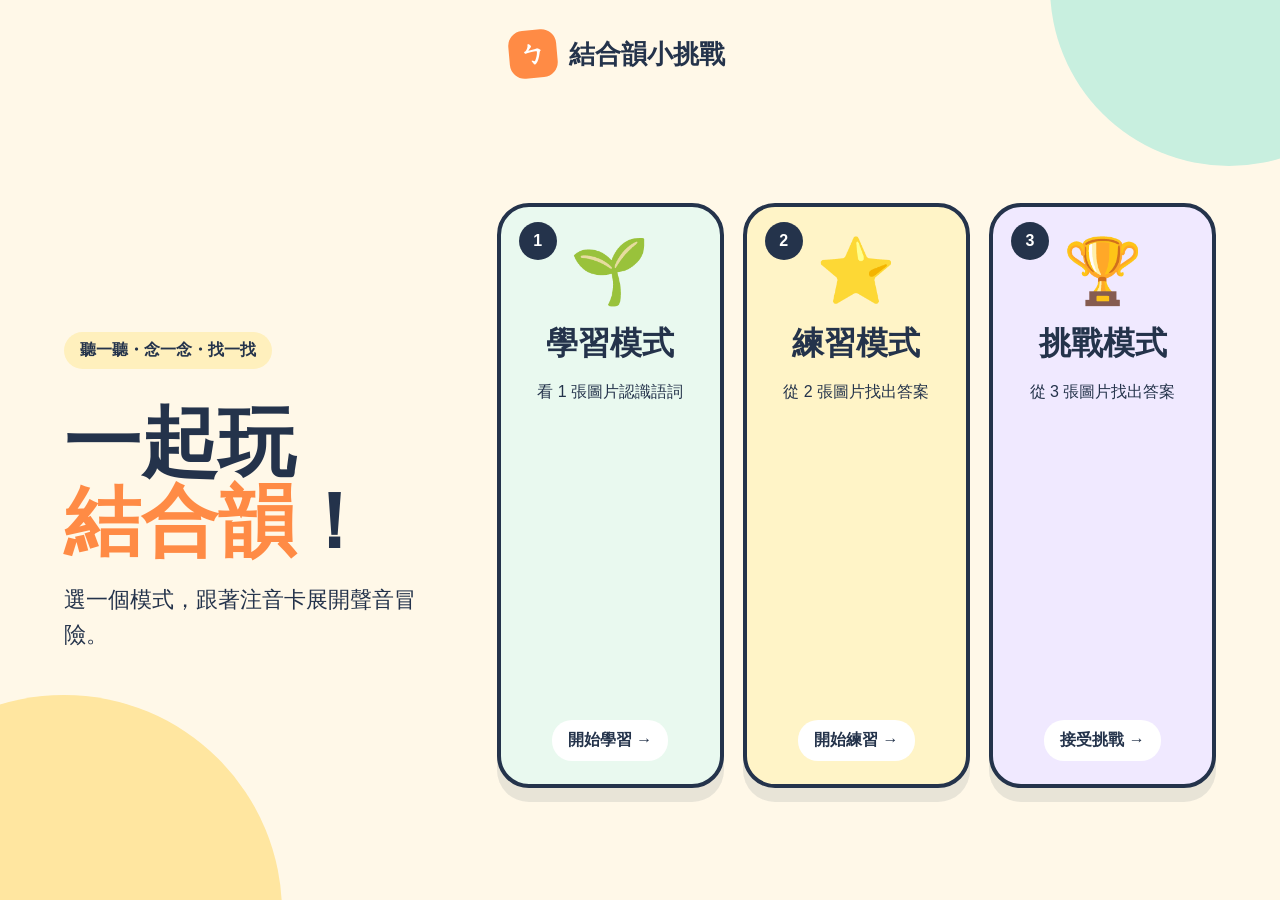
==== combined-rhyme/index.html @ c627d0f9 "Add combined rhyme learning game" ====
<!doctype html>
<html lang="zh-Hant">
<head>
  <meta charset="UTF-8" />
  <meta name="viewport" content="width=device-width, initial-scale=1, viewport-fit=cover" />
  <meta name="theme-color" content="#fff8e8" />
  <title>結合韻小挑戰</title>
  <link rel="preconnect" href="https://genikid-ai.github.io" />
  <link rel="stylesheet" href="styles.css" />
</head>
<body>
  <main class="stage" aria-live="polite">
    <header class="topbar">
      <button id="homeBtn" class="icon-btn hidden" aria-label="回首頁">⌂</button>
      <div class="brand"><span class="brand-dot">ㄅ</span><span>結合韻小挑戰</span></div>
      <div id="progress" class="progress hidden">第 1 題</div>
    </header>

    <section id="home" class="screen home-screen active">
      <div class="hero-copy">
        <p class="eyebrow">聽一聽・念一念・找一找</p>
        <h1>一起玩<br><em>結合韻</em>！</h1>
        <p class="intro">選一個模式，跟著注音卡展開聲音冒險。</p>
      </div>
      <div class="mode-grid" aria-label="選擇遊戲模式">
        <button class="mode-card learn" data-mode="learn">
          <span class="mode-number">1</span><span class="mode-icon">🌱</span>
          <strong>學習模式</strong><small>看 1 張圖片認識語詞</small><span class="go">開始學習 →</span>
        </button>
        <button class="mode-card practice" data-mode="practice">
          <span class="mode-number">2</span><span class="mode-icon">⭐</span>
          <strong>練習模式</strong><small>從 2 張圖片找出答案</small><span class="go">開始練習 →</span>
        </button>
        <button class="mode-card challenge" data-mode="challenge">
          <span class="mode-number">3</span><span class="mode-icon">🏆</span>
          <strong>挑戰模式</strong><small>從 3 張圖片找出答案</small><span class="go">接受挑戰 →</span>
        </button>
      </div>
    </section>

    <section id="cardScreen" class="screen card-screen">
      <div class="instruction"><span>①</span> 看著卡片，大聲念一念</div>
      <div class="card-wrap"><img id="rhymeCard" alt="結合韻卡片" /></div>
      <button id="showPictures" class="primary-btn">我念好了，看圖片！</button>
    </section>

    <section id="choiceScreen" class="screen choice-screen">
      <div id="choiceInstruction" class="instruction"><span>②</span> 哪一張圖片和卡片的結合韻一樣？</div>
      <div class="choice-workspace">
        <aside class="rhyme-reminder" aria-label="本題結合韻">
          <span>本題結合韻</span>
          <img id="rhymeReminder" alt="本題結合韻卡片" />
        </aside>
        <div id="choices" class="choices"></div>
      </div>
      <button id="nextBtn" class="primary-btn hidden">下一題 →</button>
    </section>

    <section id="finishScreen" class="screen finish-screen">
      <div class="celebration">🎉</div><h2>太棒了！</h2>
      <p>你完成了這次結合韻練習！</p>
      <div class="finish-actions"><button id="againBtn" class="primary-btn">再玩一次</button><button id="finishHomeBtn" class="secondary-btn">回到首頁</button></div>
    </section>

    <div id="resultModal" class="modal hidden" role="dialog" aria-modal="true" aria-labelledby="modalTitle">
      <div class="modal-card">
        <div id="modalIcon" class="modal-icon">🎉</div>
        <h2 id="modalTitle">答對了！</h2>
        <p id="modalMessage">跟著圖片再念一念！</p>
        <button id="modalNextBtn" class="primary-btn">下一題 →</button>
        <button id="retryBtn" class="secondary-btn hidden">再試一次</button>
      </div>
    </div>
  </main>
  <script src="app.js"></script>
</body>
</html>
---- combined-rhyme/styles.css ----
:root{--ink:#24334b;--cream:#fff8e8;--orange:#ff8b45;--yellow:#ffd85a;--green:#6bcf9b;--blue:#77bde8;--purple:#a98ae8;--shadow:0 14px 0 rgba(36,51,75,.1)}
*{box-sizing:border-box}body{margin:0;background:#dff4ec;font-family:"Noto Sans TC","PingFang TC","Microsoft JhengHei",sans-serif;color:var(--ink);overflow:hidden}.stage{position:relative;width:100vw;height:100svh;min-height:560px;background:var(--cream);overflow:hidden}.stage:before,.stage:after{content:"";position:absolute;border-radius:50%;z-index:0}.stage:before{width:34vw;height:34vw;background:#ffe6a0;left:-12vw;bottom:-18vw}.stage:after{width:28vw;height:28vw;background:#c8efdf;right:-10vw;top:-15vw}.topbar{height:12%;min-height:68px;padding:2vh 4vw;display:flex;align-items:center;justify-content:space-between;position:relative;z-index:3}.brand{display:flex;align-items:center;gap:12px;font-size:clamp(18px,2vw,30px);font-weight:900}.brand-dot{display:grid;place-items:center;width:48px;height:48px;border-radius:15px;background:var(--orange);color:#fff;transform:rotate(-5deg)}.icon-btn{border:0;background:#fff;width:54px;height:54px;border-radius:18px;font-size:30px;box-shadow:0 5px 0 #e6ddc9;cursor:pointer}.progress{background:#fff;border:3px solid var(--ink);border-radius:30px;padding:8px 22px;font-weight:900}.screen{display:none;position:relative;z-index:2;height:88%;padding:2vh 5vw 4vh}.screen.active{display:flex}.home-screen{align-items:center;gap:5vw}.hero-copy{width:32%}.eyebrow{display:inline-block;background:#fff0bd;border-radius:30px;padding:8px 16px;font-size:clamp(14px,1.25vw,20px);font-weight:800}.hero-copy h1{font-size:clamp(52px,6vw,96px);line-height:1.03;margin:2vh 0}.hero-copy h1 em{color:var(--orange);font-style:normal;position:relative}.intro{font-size:clamp(18px,1.7vw,28px);line-height:1.6}.mode-grid{flex:1;display:grid;grid-template-columns:repeat(3,1fr);gap:1.5vw;align-items:stretch;height:min(65vh,620px)}button{font:inherit;color:inherit}.mode-card{position:relative;border:4px solid var(--ink);border-radius:32px;padding:3vh 1.5vw 2.5vh;background:#fff;box-shadow:var(--shadow);display:flex;flex-direction:column;align-items:center;justify-content:center;gap:1.5vh;cursor:pointer;transition:.18s transform,.18s box-shadow}.mode-card:hover,.mode-card:focus-visible{transform:translateY(-8px);box-shadow:0 22px 0 rgba(36,51,75,.1)}.mode-card.learn{background:#e9f9ef}.mode-card.practice{background:#fff4c7}.mode-card.challenge{background:#f0e9ff}.mode-number{position:absolute;top:15px;left:18px;width:38px;height:38px;background:var(--ink);color:white;border-radius:50%;display:grid;place-items:center;font-weight:900}.mode-icon{font-size:clamp(45px,5vw,82px)}.mode-card strong{font-size:clamp(25px,2.5vw,40px)}.mode-card small{font-size:clamp(14px,1.25vw,20px);line-height:1.5}.go{margin-top:auto;font-weight:900;background:#fff;border-radius:20px;padding:10px 16px}.card-screen,.choice-screen,.finish-screen{flex-direction:column;align-items:center;justify-content:center;gap:2vh}.instruction{font-size:clamp(22px,2.3vw,38px);font-weight:900;text-align:center}.instruction span{display:inline-grid;place-items:center;width:48px;height:48px;border-radius:50%;background:var(--yellow)}.card-wrap{height:min(50vh,480px);aspect-ratio:1/1;background:#fff;border:5px solid var(--ink);border-radius:36px;padding:16px;box-shadow:var(--shadow)}.card-wrap img{width:100%;height:100%;object-fit:contain;border-radius:22px}.primary-btn,.secondary-btn{border:4px solid var(--ink);border-radius:24px;padding:16px 30px;font-size:clamp(20px,2vw,32px);font-weight:900;cursor:pointer;box-shadow:0 8px 0 var(--ink)}.primary-btn{background:var(--orange);color:white}.secondary-btn{background:white}.primary-btn:active,.secondary-btn:active{transform:translateY(5px);box-shadow:0 3px 0 var(--ink)}.choices{display:flex;align-items:center;justify-content:center;gap:2.2vw;width:100%;height:min(58vh,550px)}.choice{height:100%;max-width:29vw;aspect-ratio:4/5;border:5px solid var(--ink);border-radius:30px;background:#fff;padding:12px;box-shadow:var(--shadow);cursor:pointer;position:relative;overflow:hidden}.choice img{width:100%;height:100%;object-fit:contain;border-radius:18px}.choice.correct{border-color:#22a96d;background:#dff8ea}.choice.wrong{animation:shake .3s;border-color:#ef5b5b}.word-label{position:absolute;left:8%;right:8%;bottom:5%;background:rgba(255,255,255,.95);border:3px solid var(--ink);border-radius:18px;padding:8px;font-size:clamp(20px,2vw,34px);font-weight:900;text-align:center}.feedback{height:56px;font-size:clamp(20px,2vw,32px);font-weight:900}.finish-screen h2{font-size:clamp(54px,7vw,110px);margin:0;color:var(--orange)}.finish-screen p{font-size:clamp(22px,2vw,34px)}.celebration{font-size:clamp(80px,10vw,150px)}.finish-actions{display:flex;gap:24px}.hidden{visibility:hidden}@keyframes shake{25%{transform:translateX(-12px)}75%{transform:translateX(12px)}}
@media(max-aspect-ratio:1/1){body{overflow:auto}.stage{min-height:100svh;height:auto}.home-screen{flex-direction:column;align-items:stretch}.hero-copy{width:100%;text-align:center}.hero-copy h1{font-size:54px}.mode-grid{height:auto;grid-template-columns:1fr}.mode-card{min-height:180px}.choices{height:auto;flex-wrap:wrap}.choice{height:auto;width:42vw;max-width:280px}.choice img{aspect-ratio:1/1}.screen{min-height:calc(100svh - 76px)}}
.choice-workspace{display:flex;align-items:center;justify-content:center;gap:2.4vw;width:100%;height:min(58vh,550px)}
.rhyme-reminder{flex:0 0 clamp(150px,17vw,280px);align-self:stretch;display:flex;flex-direction:column;justify-content:center;gap:10px;background:#fff0bd;border:4px dashed var(--orange);border-radius:28px;padding:14px}
.rhyme-reminder span{text-align:center;font-size:clamp(17px,1.5vw,25px);font-weight:900}
.rhyme-reminder img{width:100%;aspect-ratio:1/1;object-fit:contain;background:#fff;border:4px solid var(--ink);border-radius:22px}
.choice-workspace .choices{width:auto;height:100%;min-width:0;gap:1.6vw}
.choice-workspace .choice{max-width:24vw}
@media(max-aspect-ratio:1/1){.choice-workspace{height:auto;flex-direction:column}.rhyme-reminder{align-self:auto;width:min(82vw,300px);flex-basis:auto}.rhyme-reminder img{height:150px}.choice-workspace .choices{height:auto}}
.modal{position:absolute;inset:0;z-index:20;display:grid;place-items:center;background:rgba(36,51,75,.48);backdrop-filter:blur(4px);visibility:visible}
.modal.hidden{display:none}
.modal-card{width:min(88vw,560px);background:#fff8e8;border:5px solid var(--ink);border-radius:36px;box-shadow:0 18px 0 rgba(36,51,75,.2);padding:30px;text-align:center}
.modal-icon{font-size:72px}.modal-card h2{font-size:clamp(38px,5vw,68px);margin:6px 0;color:var(--orange)}.modal-card p{font-size:clamp(20px,2vw,30px);font-weight:800;margin:12px 0 28px}.modal-card .primary-btn,.modal-card .secondary-btn{min-width:220px}
.modal-card .hidden{display:none}
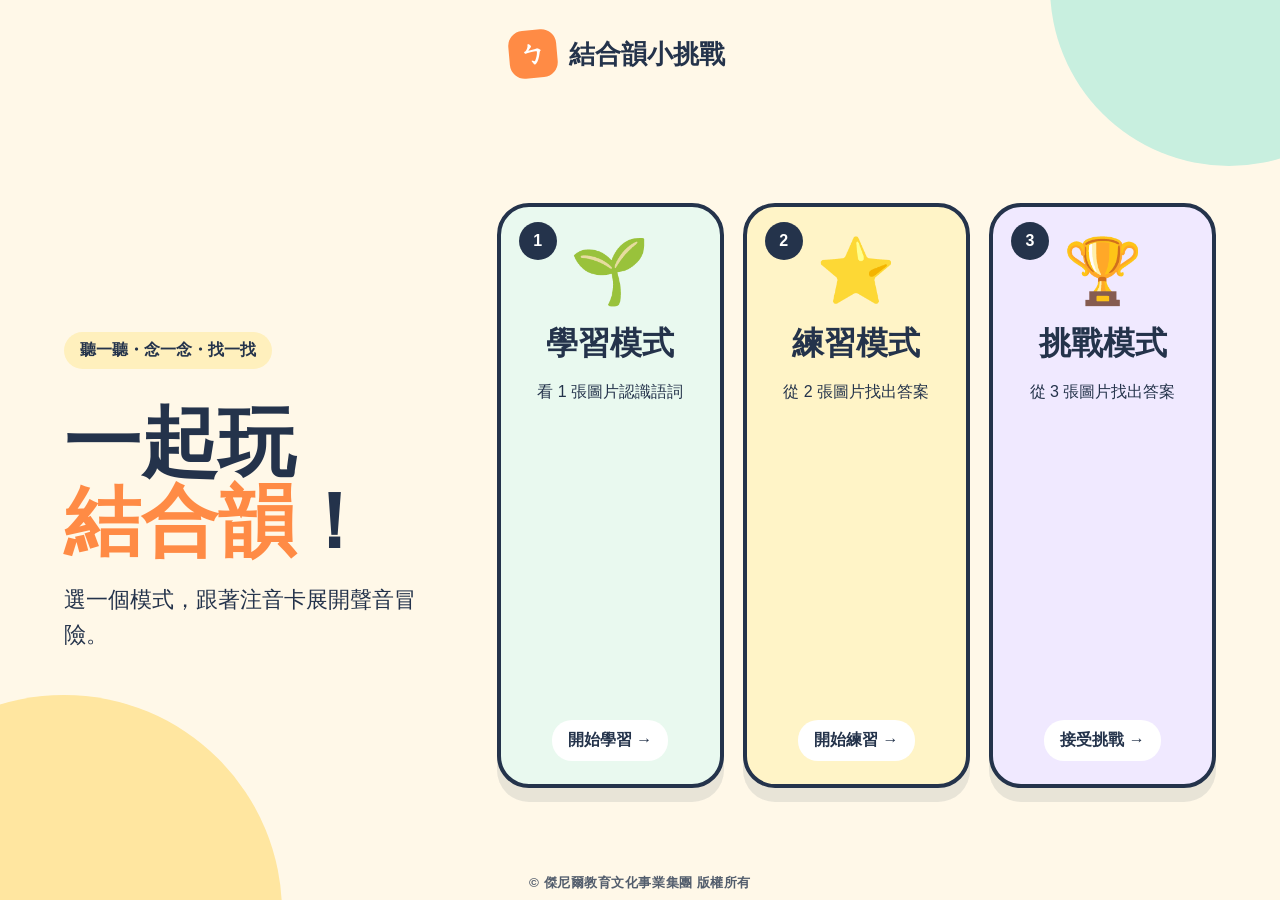
==== commit 5fddcf40: "Add Genikid copyright footer" ====
--- a/combined-rhyme/index.html
+++ b/combined-rhyme/index.html
@@ -38,6 +38,33 @@
       </div>
     </section>
 
+    <section id="settingsScreen" class="screen settings-screen">
+      <div class="settings-panel">
+        <h2 id="settingsTitle">練習設定</h2>
+        <div class="setting-block rhyme-setting">
+          <h3>要練習哪些結合韻？</h3>
+          <div class="toggle-row" id="groupChoices">
+            <button class="toggle-chip selected" data-group="ㄧ">ㄧ</button>
+            <button class="toggle-chip selected" data-group="ㄨ">ㄨ</button>
+            <button class="toggle-chip selected" data-group="ㄩ">ㄩ</button>
+          </div>
+        </div>
+        <div class="setting-block count-setting">
+          <h3>這次要挑戰幾題？</h3>
+          <div class="toggle-row" id="countChoices">
+            <button class="count-chip" data-count="5">5 題</button>
+            <button class="count-chip selected" data-count="10">10 題</button>
+            <button class="count-chip" data-count="20">20 題</button>
+            <button class="count-chip" data-count="all">全部</button>
+          </div>
+        </div>
+        <div class="settings-actions">
+          <button id="settingsBackBtn" class="secondary-btn">返回</button>
+          <button id="startGameBtn" class="primary-btn">開始遊戲 →</button>
+        </div>
+      </div>
+    </section>
+
     <section id="cardScreen" class="screen card-screen">
       <div class="instruction"><span>①</span> 看著卡片，大聲念一念</div>
       <div class="card-wrap"><img id="rhymeCard" alt="結合韻卡片" /></div>
@@ -71,6 +98,7 @@
         <button id="retryBtn" class="secondary-btn hidden">再試一次</button>
       </div>
     </div>
+    <footer class="site-footer">© 傑尼爾教育文化事業集團 版權所有</footer>
   </main>
   <script src="app.js"></script>
 </body>
--- a/combined-rhyme/styles.css
+++ b/combined-rhyme/styles.css
@@ -13,3 +13,9 @@
 .modal-card{width:min(88vw,560px);background:#fff8e8;border:5px solid var(--ink);border-radius:36px;box-shadow:0 18px 0 rgba(36,51,75,.2);padding:30px;text-align:center}
 .modal-icon{font-size:72px}.modal-card h2{font-size:clamp(38px,5vw,68px);margin:6px 0;color:var(--orange)}.modal-card p{font-size:clamp(20px,2vw,30px);font-weight:800;margin:12px 0 28px}.modal-card .primary-btn,.modal-card .secondary-btn{min-width:220px}
 .modal-card .hidden{display:none}
+.settings-screen{align-items:center;justify-content:center}.settings-panel{width:min(860px,92vw);background:#fff;border:5px solid var(--ink);border-radius:36px;box-shadow:var(--shadow);padding:clamp(22px,3vw,42px)}.settings-panel h2{text-align:center;font-size:clamp(34px,4vw,58px);margin:0 0 18px}.setting-block{background:#fff8e8;border:3px solid #eadfca;border-radius:24px;padding:16px 22px;margin:14px 0}.setting-block h3{font-size:clamp(20px,2vw,30px);margin:0 0 14px}.toggle-row{display:flex;gap:14px;flex-wrap:wrap}.toggle-chip,.count-chip{position:relative;flex:1;min-width:110px;border:3px solid var(--ink);border-radius:20px;background:#fff;padding:13px 20px;font-size:clamp(21px,2vw,30px);font-weight:900;cursor:pointer}.toggle-chip.selected,.count-chip.selected{background:#fff;border-width:5px;box-shadow:0 5px 0 rgba(36,51,75,.18);transform:translateY(-2px)}.toggle-chip.selected::before,.count-chip.selected::before{content:'✓';position:absolute;top:-13px;left:-12px;display:grid;place-items:center;width:34px;height:34px;border:3px solid var(--ink);border-radius:50%;background:#fff;color:var(--ink);font-size:24px;font-weight:1000}.settings-actions{display:flex;justify-content:center;gap:18px;margin-top:26px}.image-error{display:grid;place-items:center;background:#fff0f0;color:#8c3434;font-weight:900}.choice:disabled{opacity:1;cursor:default}
+@media(max-width:760px){.settings-panel{margin:12px 0}.settings-screen{overflow:auto}.settings-actions{position:sticky;bottom:4px}.toggle-chip,.count-chip{min-width:90px}}
+.settings-panel{background:#fffdfa;border-color:#84909c}.settings-panel h2,.setting-block h3{color:#657584}.settings-panel h2{font-weight:850}.setting-block{border-width:2px}.rhyme-setting{background:#e8f0e8;border-color:#d8e4da}.count-setting{background:#f5eae5;border-color:#ebdcd5}.toggle-chip,.count-chip{color:#657584;border-color:#84909c;background:#fffdfa}.toggle-chip.selected,.count-chip.selected{border-color:#d98a62;background:#fffdfa;box-shadow:0 4px 0 rgba(201,121,82,.18)}.toggle-chip.selected::before,.count-chip.selected::before{background:#d98a62;border-color:#d98a62;color:#fff;width:32px;height:32px;font-size:22px}.settings-panel #startGameBtn{background:#efa36f;border-color:#8b6251;box-shadow:0 8px 0 #c97952}.settings-panel #settingsBackBtn{background:#fffdfa;border-color:#84909c;color:#657584;box-shadow:0 8px 0 #84909c}
+.settings-panel h2,.setting-block h3,.toggle-chip,.count-chip{color:var(--ink)}.toggle-chip.selected,.count-chip.selected{border-color:var(--orange);box-shadow:0 4px 0 rgba(255,139,69,.22)}.toggle-chip.selected::before,.count-chip.selected::before{background:var(--orange);border-color:var(--orange)}.settings-panel #startGameBtn{background:var(--orange);border-color:var(--ink);box-shadow:0 8px 0 var(--ink)}.settings-panel #settingsBackBtn{color:var(--ink);border-color:var(--ink);box-shadow:0 8px 0 var(--ink)}
+.site-footer{position:absolute;z-index:5;left:0;right:0;bottom:8px;text-align:center;color:var(--ink);font-size:clamp(12px,1.05vw,17px);font-weight:700;letter-spacing:.04em;opacity:.78;pointer-events:none}
+@media(max-aspect-ratio:1/1){.site-footer{bottom:10px;font-size:13px}.stage{padding-bottom:42px}}
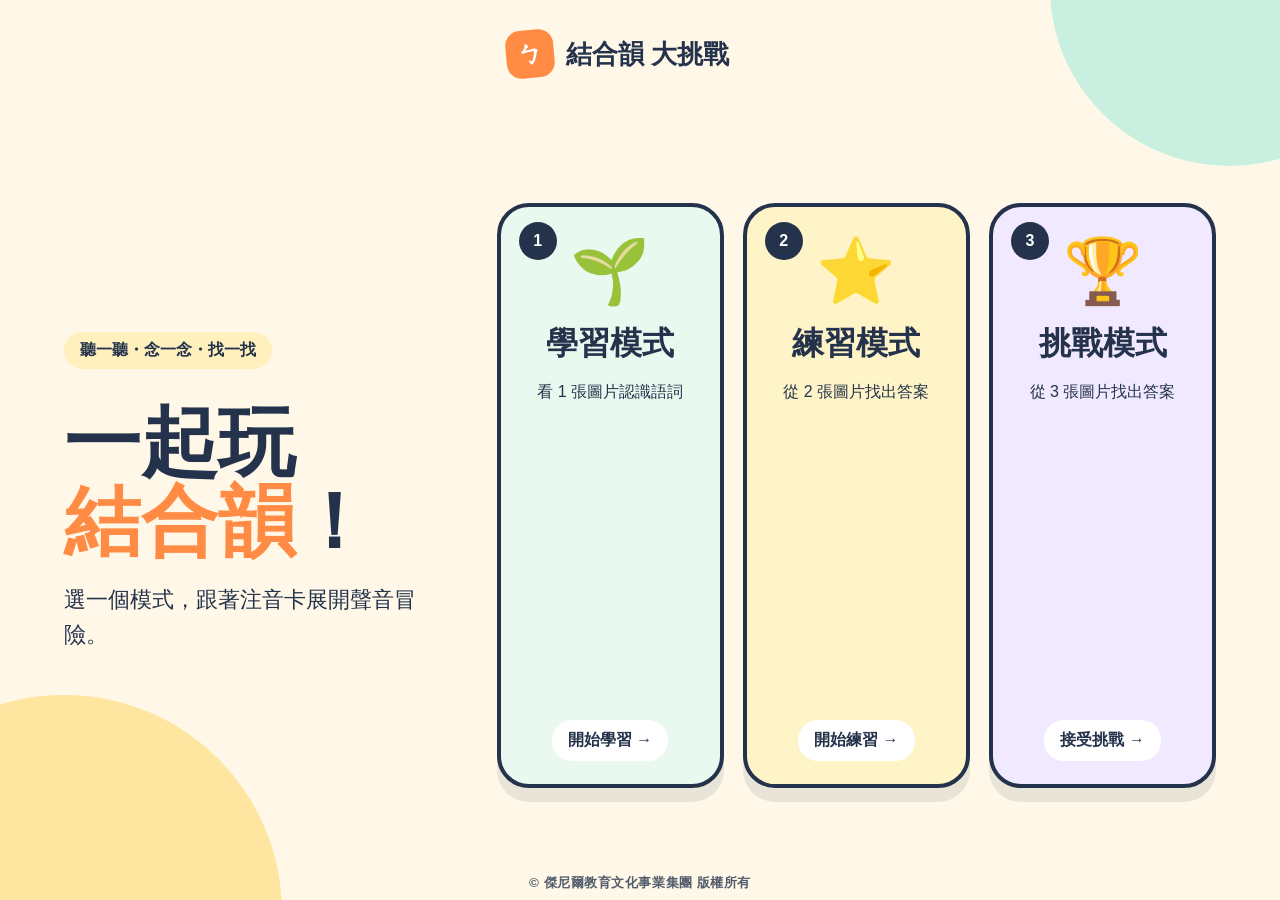
==== commit 348a9f37: "Rename combined rhyme game title" ====
--- a/combined-rhyme/index.html
+++ b/combined-rhyme/index.html
@@ -4,7 +4,7 @@
   <meta charset="UTF-8" />
   <meta name="viewport" content="width=device-width, initial-scale=1, viewport-fit=cover" />
   <meta name="theme-color" content="#fff8e8" />
-  <title>結合韻小挑戰</title>
+  <title>結合韻 大挑戰</title>
   <link rel="preconnect" href="https://genikid-ai.github.io" />
   <link rel="stylesheet" href="styles.css" />
 </head>
@@ -12,7 +12,7 @@
   <main class="stage" aria-live="polite">
     <header class="topbar">
       <button id="homeBtn" class="icon-btn hidden" aria-label="回首頁">⌂</button>
-      <div class="brand"><span class="brand-dot">ㄅ</span><span>結合韻小挑戰</span></div>
+      <div class="brand"><span class="brand-dot">ㄅ</span><span>結合韻 大挑戰</span></div>
       <div id="progress" class="progress hidden">第 1 題</div>
     </header>
 
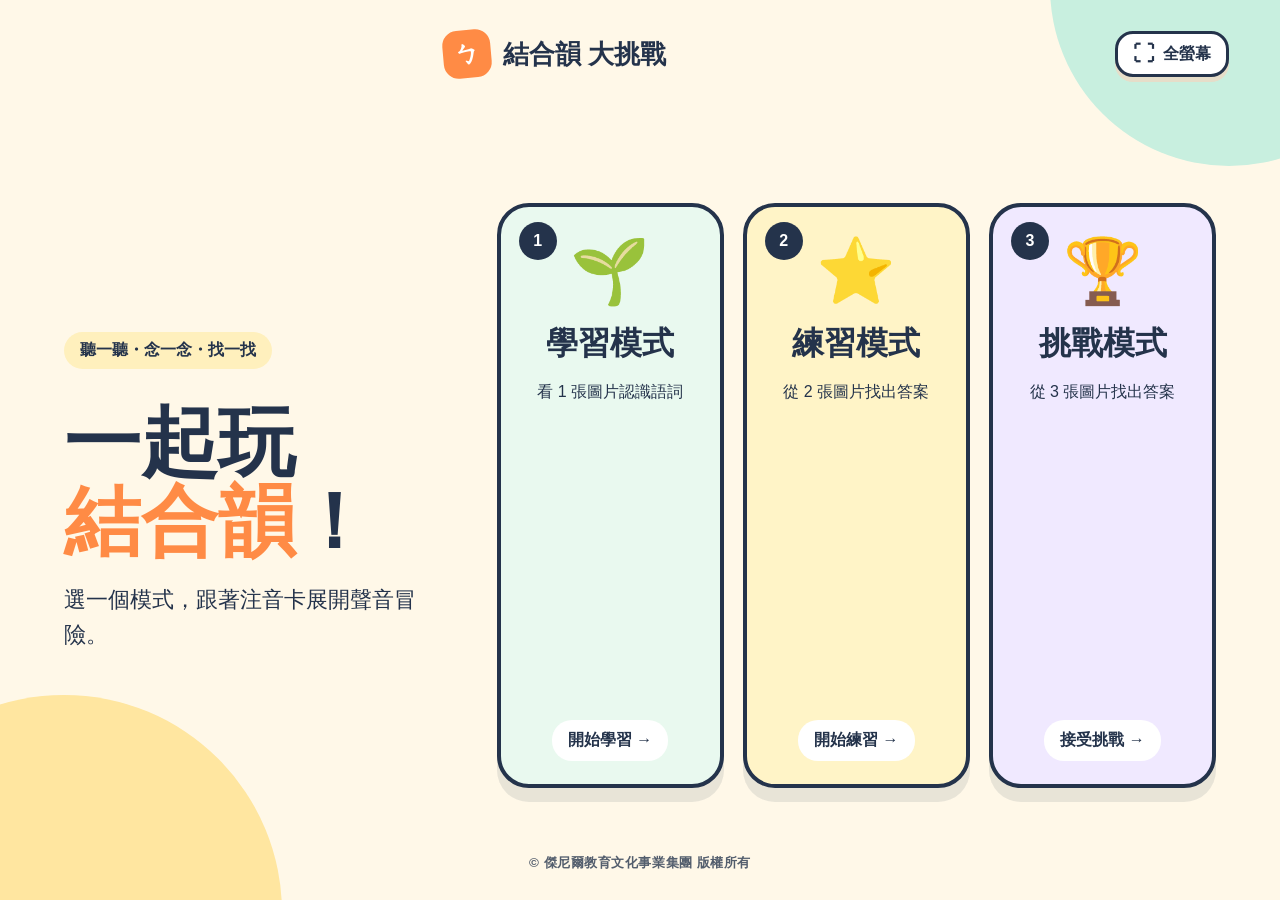
==== commit 3348e6b1: "Add fullscreen control and lift footer" ====
--- a/combined-rhyme/index.html
+++ b/combined-rhyme/index.html
@@ -13,7 +13,12 @@
     <header class="topbar">
       <button id="homeBtn" class="icon-btn hidden" aria-label="回首頁">⌂</button>
       <div class="brand"><span class="brand-dot">ㄅ</span><span>結合韻 大挑戰</span></div>
-      <div id="progress" class="progress hidden">第 1 題</div>
+      <div class="topbar-actions">
+        <div id="progress" class="progress hidden">第 1 題</div>
+        <button id="fullscreenBtn" class="fullscreen-btn" type="button" aria-label="進入全螢幕" aria-pressed="false">
+          <span class="fullscreen-icon" aria-hidden="true">⛶</span><span class="fullscreen-label">全螢幕</span>
+        </button>
+      </div>
     </header>
 
     <section id="home" class="screen home-screen active">
--- a/combined-rhyme/styles.css
+++ b/combined-rhyme/styles.css
@@ -18,4 +18,9 @@
 .settings-panel{background:#fffdfa;border-color:#84909c}.settings-panel h2,.setting-block h3{color:#657584}.settings-panel h2{font-weight:850}.setting-block{border-width:2px}.rhyme-setting{background:#e8f0e8;border-color:#d8e4da}.count-setting{background:#f5eae5;border-color:#ebdcd5}.toggle-chip,.count-chip{color:#657584;border-color:#84909c;background:#fffdfa}.toggle-chip.selected,.count-chip.selected{border-color:#d98a62;background:#fffdfa;box-shadow:0 4px 0 rgba(201,121,82,.18)}.toggle-chip.selected::before,.count-chip.selected::before{background:#d98a62;border-color:#d98a62;color:#fff;width:32px;height:32px;font-size:22px}.settings-panel #startGameBtn{background:#efa36f;border-color:#8b6251;box-shadow:0 8px 0 #c97952}.settings-panel #settingsBackBtn{background:#fffdfa;border-color:#84909c;color:#657584;box-shadow:0 8px 0 #84909c}
 .settings-panel h2,.setting-block h3,.toggle-chip,.count-chip{color:var(--ink)}.toggle-chip.selected,.count-chip.selected{border-color:var(--orange);box-shadow:0 4px 0 rgba(255,139,69,.22)}.toggle-chip.selected::before,.count-chip.selected::before{background:var(--orange);border-color:var(--orange)}.settings-panel #startGameBtn{background:var(--orange);border-color:var(--ink);box-shadow:0 8px 0 var(--ink)}.settings-panel #settingsBackBtn{color:var(--ink);border-color:var(--ink);box-shadow:0 8px 0 var(--ink)}
 .site-footer{position:absolute;z-index:5;left:0;right:0;bottom:8px;text-align:center;color:var(--ink);font-size:clamp(12px,1.05vw,17px);font-weight:700;letter-spacing:.04em;opacity:.78;pointer-events:none}
-@media(max-aspect-ratio:1/1){.site-footer{bottom:10px;font-size:13px}.stage{padding-bottom:42px}}
+.topbar-actions{display:flex;align-items:center;justify-content:flex-end;gap:12px}
+.fullscreen-btn{display:flex;align-items:center;gap:8px;border:3px solid var(--ink);border-radius:18px;background:#fff;padding:9px 15px;font-size:clamp(15px,1.25vw,20px);font-weight:900;box-shadow:0 5px 0 #e6ddc9;cursor:pointer;white-space:nowrap}
+.fullscreen-btn:active{transform:translateY(3px);box-shadow:0 2px 0 #e6ddc9}.fullscreen-btn:focus-visible{outline:4px solid var(--yellow);outline-offset:3px}.fullscreen-icon{font-size:1.35em;line-height:1}
+.site-footer{bottom:max(28px,calc(env(safe-area-inset-bottom) + 18px))}
+@media(max-width:760px){.fullscreen-label{display:none}.fullscreen-btn{width:48px;height:48px;padding:0;justify-content:center}.topbar-actions{gap:7px}.progress{padding:7px 13px}.site-footer{bottom:max(32px,calc(env(safe-area-inset-bottom) + 22px));font-size:12px}}
+@media(max-aspect-ratio:1/1){.site-footer{bottom:max(30px,calc(env(safe-area-inset-bottom) + 20px));font-size:13px}.stage{padding-bottom:64px}}
